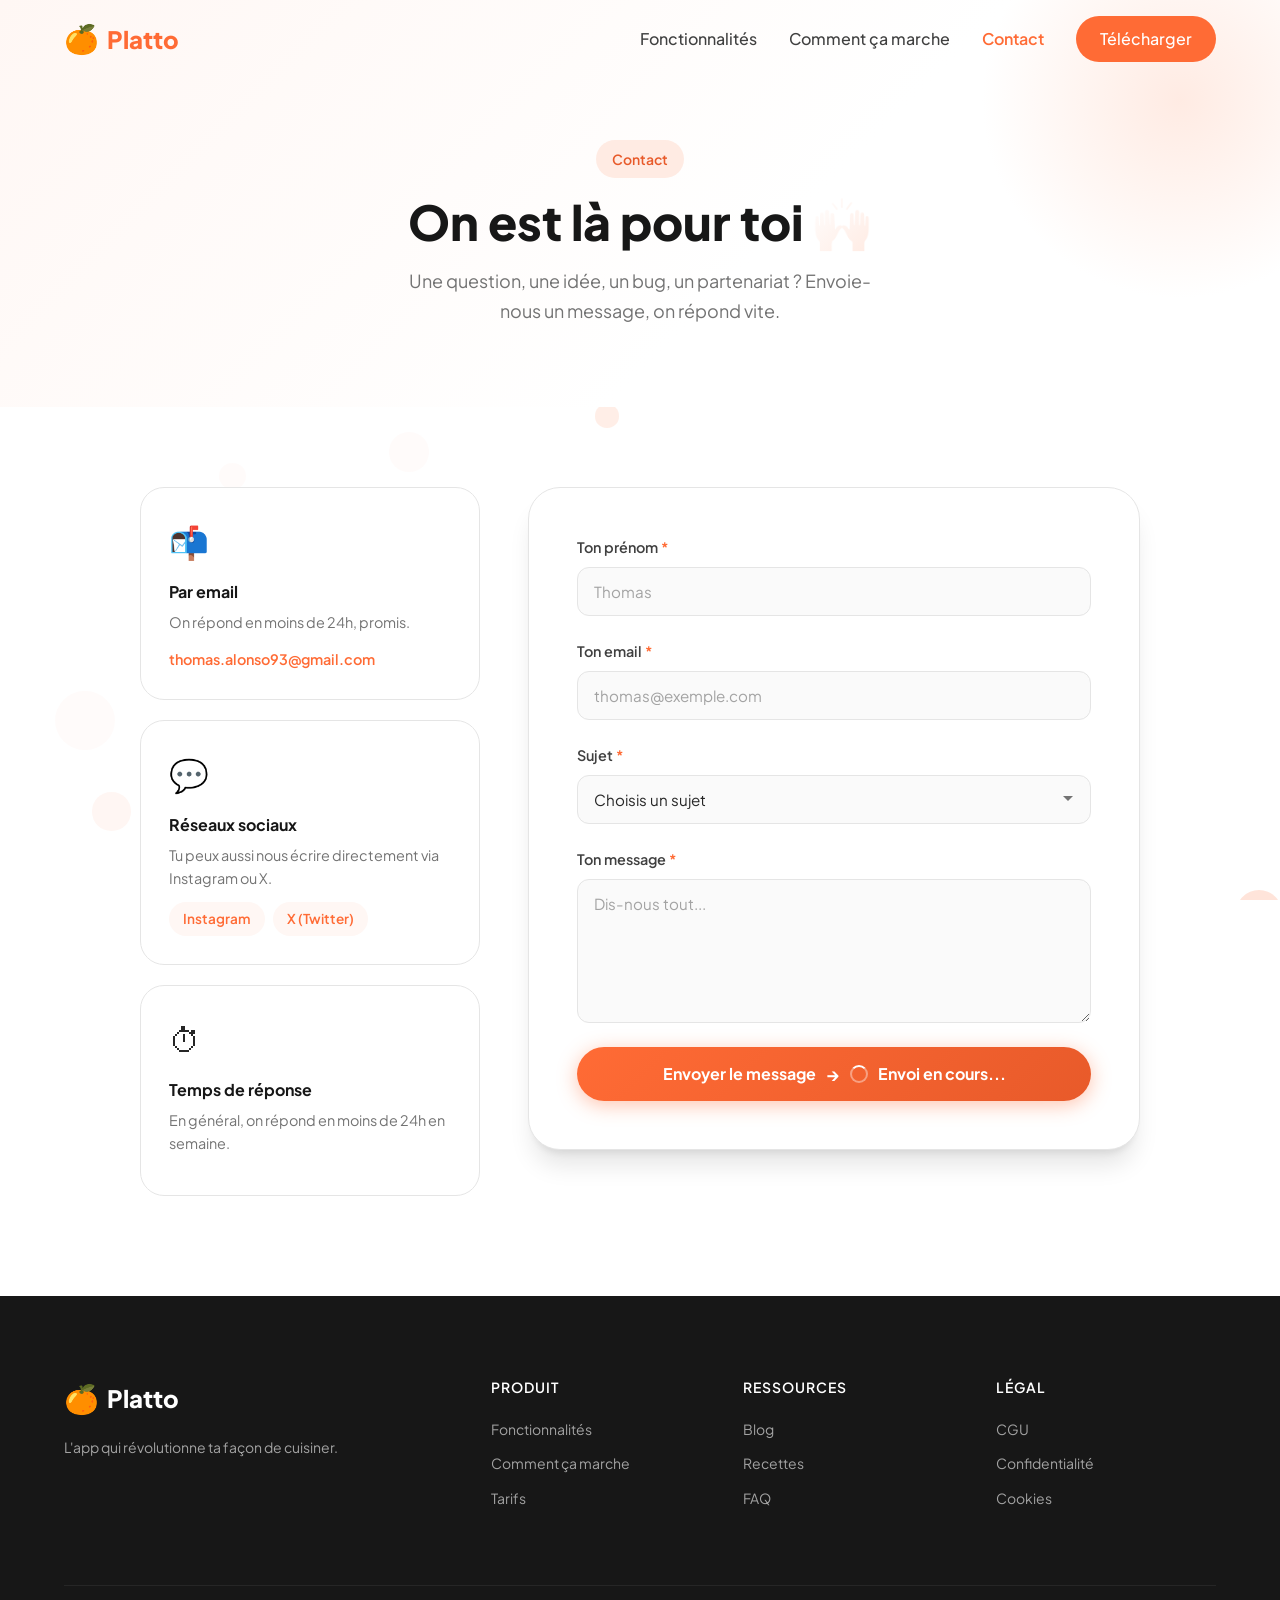
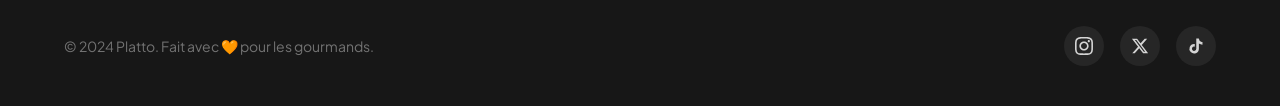
==== contact.html @ bb9f41b6 "feat: add contact page with email form - Add contact.html with a full contact form (name, email, sub" ====
<!DOCTYPE html>
<html lang="fr">
<head>
    <meta charset="UTF-8">
    <meta name="viewport" content="width=device-width, initial-scale=1.0">
    <meta name="description" content="Platto - Contactez notre équipe. Une question, une suggestion, un bug ? On est là.">
    <meta name="author" content="Platto">

    <title>Contact - Platto</title>

    <!-- Favicon -->
    <link rel="icon" type="image/svg+xml" href="assets/favicon.svg">

    <!-- Google Fonts -->
    <link rel="preconnect" href="https://fonts.googleapis.com">
    <link rel="preconnect" href="https://fonts.gstatic.com" crossorigin>
    <link href="https://fonts.googleapis.com/css2?family=Plus+Jakarta+Sans:wght@400;500;600;700;800&display=swap" rel="stylesheet">

    <!-- Styles -->
    <link rel="stylesheet" href="styles.css">
    <link rel="stylesheet" href="contact.css">
</head>
<body>
    <!-- Particules flottantes -->
    <div class="particles" id="particles"></div>

    <!-- Navigation -->
    <nav class="nav">
        <div class="nav-container">
            <a href="index.html" class="logo">
                <span class="logo-icon">🍊</span>
                <span class="logo-text">Platto</span>
            </a>
            <div class="nav-links">
                <a href="index.html#features">Fonctionnalités</a>
                <a href="index.html#how-it-works">Comment ça marche</a>
                <a href="contact.html" class="active">Contact</a>
                <a href="index.html#download" class="nav-cta">Télécharger</a>
            </div>
            <button class="mobile-menu-btn" id="mobileMenuBtn" aria-label="Menu">
                <span></span>
                <span></span>
                <span></span>
            </button>
        </div>
    </nav>

    <!-- Menu mobile -->
    <div class="mobile-menu" id="mobileMenu">
        <a href="index.html#features">Fonctionnalités</a>
        <a href="index.html#how-it-works">Comment ça marche</a>
        <a href="contact.html">Contact</a>
        <a href="index.html#download">Télécharger</a>
    </div>

    <!-- Contact Hero -->
    <section class="contact-hero">
        <div class="contact-hero-content">
            <span class="section-tag">Contact</span>
            <h1 class="contact-title">On est là pour toi <span class="gradient-text">🙌</span></h1>
            <p class="contact-subtitle">Une question, une idée, un bug, un partenariat ? Envoie-nous un message, on répond vite.</p>
        </div>
    </section>

    <!-- Contact Section -->
    <section class="contact-section">
        <div class="container">
            <div class="contact-grid">

                <!-- Infos -->
                <div class="contact-info">
                    <div class="contact-info-card" data-aos="fade-up">
                        <div class="contact-info-icon">📬</div>
                        <h3>Par email</h3>
                        <p>On répond en moins de 24h, promis.</p>
                        <a href="mailto:thomas.alonso93@gmail.com" class="contact-link">thomas.alonso93@gmail.com</a>
                    </div>
                    <div class="contact-info-card" data-aos="fade-up" data-aos-delay="100">
                        <div class="contact-info-icon">💬</div>
                        <h3>Réseaux sociaux</h3>
                        <p>Tu peux aussi nous écrire directement via Instagram ou X.</p>
                        <div class="contact-social">
                            <a href="#" class="contact-social-link">Instagram</a>
                            <a href="#" class="contact-social-link">X (Twitter)</a>
                        </div>
                    </div>
                    <div class="contact-info-card" data-aos="fade-up" data-aos-delay="200">
                        <div class="contact-info-icon">⏱</div>
                        <h3>Temps de réponse</h3>
                        <p>En général, on répond en moins de 24h en semaine.</p>
                    </div>
                </div>

                <!-- Formulaire -->
                <div class="contact-form-wrapper" data-aos="fade-left">
                    <form
                        id="contactForm"
                        class="contact-form"
                        action="https://formspree.io/f/YOUR_FORM_ID"
                        method="POST"
                    >
                        <!-- Champ honeypot anti-spam -->
                        <input type="text" name="_gotcha" style="display:none">

                        <div class="form-group">
                            <label for="name">Ton prénom <span class="required">*</span></label>
                            <input
                                type="text"
                                id="name"
                                name="name"
                                placeholder="Thomas"
                                required
                                autocomplete="given-name"
                            >
                        </div>

                        <div class="form-group">
                            <label for="email">Ton email <span class="required">*</span></label>
                            <input
                                type="email"
                                id="email"
                                name="email"
                                placeholder="thomas@exemple.com"
                                required
                                autocomplete="email"
                            >
                        </div>

                        <div class="form-group">
                            <label for="subject">Sujet <span class="required">*</span></label>
                            <select id="subject" name="subject" required>
                                <option value="" disabled selected>Choisis un sujet</option>
                                <option value="question">Une question générale</option>
                                <option value="bug">Signaler un bug</option>
                                <option value="suggestion">Suggérer une fonctionnalité</option>
                                <option value="partenariat">Partenariat / Collaboration</option>
                                <option value="presse">Presse / Médias</option>
                                <option value="autre">Autre</option>
                            </select>
                        </div>

                        <div class="form-group">
                            <label for="message">Ton message <span class="required">*</span></label>
                            <textarea
                                id="message"
                                name="message"
                                placeholder="Dis-nous tout..."
                                rows="6"
                                required
                            ></textarea>
                        </div>

                        <button type="submit" class="btn-submit" id="submitBtn">
                            <span class="btn-text">Envoyer le message</span>
                            <span class="btn-icon">→</span>
                            <span class="btn-loading" hidden>
                                <span class="spinner"></span>
                                Envoi en cours...
                            </span>
                        </button>
                    </form>

                    <!-- Message de succès -->
                    <div class="form-success" id="formSuccess" hidden>
                        <div class="success-icon">🎉</div>
                        <h3>Message envoyé !</h3>
                        <p>Merci, on a bien reçu ton message. On revient vers toi très vite.</p>
                        <button class="btn-reset" id="btnReset">Envoyer un autre message</button>
                    </div>

                    <!-- Message d'erreur -->
                    <div class="form-error" id="formError" hidden>
                        <div class="error-icon">⚠️</div>
                        <p>Oups, une erreur s'est produite. Réessaie ou écris-nous directement à <a href="mailto:thomas.alonso93@gmail.com">thomas.alonso93@gmail.com</a>.</p>
                    </div>
                </div>

            </div>
        </div>
    </section>

    <!-- Footer -->
    <footer class="footer">
        <div class="container">
            <div class="footer-content">
                <div class="footer-brand">
                    <a href="index.html" class="logo">
                        <span class="logo-icon">🍊</span>
                        <span class="logo-text">Platto</span>
                    </a>
                    <p>L'app qui révolutionne ta façon de cuisiner.</p>
                </div>
                <div class="footer-links">
                    <div class="footer-column">
                        <h4>Produit</h4>
                        <a href="index.html#features">Fonctionnalités</a>
                        <a href="index.html#how-it-works">Comment ça marche</a>
                        <a href="#">Tarifs</a>
                    </div>
                    <div class="footer-column">
                        <h4>Ressources</h4>
                        <a href="#">Blog</a>
                        <a href="#">Recettes</a>
                        <a href="#">FAQ</a>
                    </div>
                    <div class="footer-column">
                        <h4>Légal</h4>
                        <a href="#">CGU</a>
                        <a href="#">Confidentialité</a>
                        <a href="#">Cookies</a>
                    </div>
                </div>
            </div>
            <div class="footer-bottom">
                <p>&copy; 2024 Platto. Fait avec 🧡 pour les gourmands.</p>
                <div class="social-links">
                    <a href="#" aria-label="Instagram">
                        <svg viewBox="0 0 24 24" fill="currentColor"><path d="M12 2.163c3.204 0 3.584.012 4.85.07 3.252.148 4.771 1.691 4.919 4.919.058 1.265.069 1.645.069 4.849 0 3.205-.012 3.584-.069 4.849-.149 3.225-1.664 4.771-4.919 4.919-1.266.058-1.644.07-4.85.07-3.204 0-3.584-.012-4.849-.07-3.26-.149-4.771-1.699-4.919-4.92-.058-1.265-.07-1.644-.07-4.849 0-3.204.013-3.583.07-4.849.149-3.227 1.664-4.771 4.919-4.919 1.266-.057 1.645-.069 4.849-.069zm0-2.163c-3.259 0-3.667.014-4.947.072-4.358.2-6.78 2.618-6.98 6.98-.059 1.281-.073 1.689-.073 4.948 0 3.259.014 3.668.072 4.948.2 4.358 2.618 6.78 6.98 6.98 1.281.058 1.689.072 4.948.072 3.259 0 3.668-.014 4.948-.072 4.354-.2 6.782-2.618 6.979-6.98.059-1.28.073-1.689.073-4.948 0-3.259-.014-3.667-.072-4.947-.196-4.354-2.617-6.78-6.979-6.98-1.281-.059-1.69-.073-4.949-.073zm0 5.838c-3.403 0-6.162 2.759-6.162 6.162s2.759 6.163 6.162 6.163 6.162-2.759 6.162-6.163c0-3.403-2.759-6.162-6.162-6.162zm0 10.162c-2.209 0-4-1.79-4-4 0-2.209 1.791-4 4-4s4 1.791 4 4c0 2.21-1.791 4-4 4zm6.406-11.845c-.796 0-1.441.645-1.441 1.44s.645 1.44 1.441 1.44c.795 0 1.439-.645 1.439-1.44s-.644-1.44-1.439-1.44z"/></svg>
                    </a>
                    <a href="#" aria-label="Twitter">
                        <svg viewBox="0 0 24 24" fill="currentColor"><path d="M18.244 2.25h3.308l-7.227 8.26 8.502 11.24H16.17l-5.214-6.817L4.99 21.75H1.68l7.73-8.835L1.254 2.25H8.08l4.713 6.231zm-1.161 17.52h1.833L7.084 4.126H5.117z"/></svg>
                    </a>
                    <a href="#" aria-label="TikTok">
                        <svg viewBox="0 0 24 24" fill="currentColor"><path d="M19.59 6.69a4.83 4.83 0 0 1-3.77-4.25V2h-3.45v13.67a2.89 2.89 0 0 1-5.2 1.74 2.89 2.89 0 0 1 2.31-4.64 2.93 2.93 0 0 1 .88.13V9.4a6.84 6.84 0 0 0-1-.05A6.33 6.33 0 0 0 5 20.1a6.34 6.34 0 0 0 10.86-4.43v-7a8.16 8.16 0 0 0 4.77 1.52v-3.4a4.85 4.85 0 0 1-1-.1z"/></svg>
                    </a>
                </div>
            </div>
        </div>
    </footer>

    <script src="script.js"></script>
    <script src="contact.js"></script>
</body>
</html>
---- styles.css ----
/* ===================================
   PLATTO - Landing Page Styles
   Couleur principale: #FF6B35
   =================================== */

/* CSS Variables */
:root {
    --orange-50: #FFF7F4;
    --orange-100: #FFEBE3;
    --orange-200: #FFD4C4;
    --orange-300: #FFB599;
    --orange-400: #FF8F5E;
    --orange-500: #FF6B35;
    --orange-600: #E85A2A;
    --orange-700: #C44A22;
    --orange-800: #9E3B1B;
    --orange-900: #7A2F16;

    --gray-50: #FAFAFA;
    --gray-100: #F5F5F5;
    --gray-200: #E5E5E5;
    --gray-300: #D4D4D4;
    --gray-400: #A3A3A3;
    --gray-500: #737373;
    --gray-600: #525252;
    --gray-700: #404040;
    --gray-800: #262626;
    --gray-900: #171717;

    --white: #FFFFFF;
    --black: #000000;

    --font-family: 'Plus Jakarta Sans', -apple-system, BlinkMacSystemFont, 'Segoe UI', Roboto, sans-serif;

    --shadow-sm: 0 1px 2px 0 rgba(0, 0, 0, 0.05);
    --shadow-md: 0 4px 6px -1px rgba(0, 0, 0, 0.1), 0 2px 4px -2px rgba(0, 0, 0, 0.1);
    --shadow-lg: 0 10px 15px -3px rgba(0, 0, 0, 0.1), 0 4px 6px -4px rgba(0, 0, 0, 0.1);
    --shadow-xl: 0 20px 25px -5px rgba(0, 0, 0, 0.1), 0 8px 10px -6px rgba(0, 0, 0, 0.1);
    --shadow-2xl: 0 25px 50px -12px rgba(0, 0, 0, 0.25);

    --transition-fast: 150ms ease;
    --transition-base: 250ms ease;
    --transition-slow: 350ms ease;

    --radius-sm: 8px;
    --radius-md: 12px;
    --radius-lg: 16px;
    --radius-xl: 24px;
    --radius-2xl: 32px;
    --radius-full: 9999px;
}

/* Reset & Base */
*, *::before, *::after {
    box-sizing: border-box;
    margin: 0;
    padding: 0;
}

html {
    scroll-behavior: smooth;
    -webkit-font-smoothing: antialiased;
    -moz-osx-font-smoothing: grayscale;
}

body {
    font-family: var(--font-family);
    font-size: 16px;
    line-height: 1.6;
    color: var(--gray-800);
    background: var(--white);
    overflow-x: hidden;
}

a {
    color: inherit;
    text-decoration: none;
}

img {
    max-width: 100%;
    height: auto;
}

button {
    font-family: inherit;
    cursor: pointer;
    border: none;
    background: none;
}

/* Container */
.container {
    width: 100%;
    max-width: 1200px;
    margin: 0 auto;
    padding: 0 24px;
}

/* ===================================
   PARTICLES BACKGROUND
   =================================== */
.particles {
    position: fixed;
    top: 0;
    left: 0;
    width: 100%;
    height: 100%;
    pointer-events: none;
    z-index: 0;
    overflow: hidden;
}

.particle {
    position: absolute;
    border-radius: 50%;
    opacity: 0.6;
    animation: float 20s infinite ease-in-out;
}

@keyframes float {
    0%, 100% {
        transform: translateY(0) rotate(0deg);
    }
    25% {
        transform: translateY(-20px) rotate(90deg);
    }
    50% {
        transform: translateY(10px) rotate(180deg);
    }
    75% {
        transform: translateY(-15px) rotate(270deg);
    }
}

/* ===================================
   NAVIGATION
   =================================== */
.nav {
    position: fixed;
    top: 0;
    left: 0;
    right: 0;
    z-index: 1000;
    padding: 16px 0;
    transition: all var(--transition-base);
}

.nav.scrolled {
    background: rgba(255, 255, 255, 0.95);
    backdrop-filter: blur(20px);
    box-shadow: var(--shadow-md);
    padding: 12px 0;
}

.nav-container {
    display: flex;
    align-items: center;
    justify-content: space-between;
    max-width: 1200px;
    margin: 0 auto;
    padding: 0 24px;
}

.logo {
    display: flex;
    align-items: center;
    gap: 8px;
    font-weight: 800;
    font-size: 24px;
    color: var(--orange-500);
    z-index: 1001;
}

.logo-icon {
    font-size: 28px;
}

.nav-links {
    display: flex;
    align-items: center;
    gap: 32px;
}

.nav-links a {
    font-weight: 500;
    color: var(--gray-700);
    transition: color var(--transition-fast);
}

.nav-links a:hover {
    color: var(--orange-500);
}

.nav-cta {
    background: var(--orange-500);
    color: var(--white) !important;
    padding: 10px 24px;
    border-radius: var(--radius-full);
    font-weight: 600;
    transition: all var(--transition-fast);
}

.nav-cta:hover {
    background: var(--orange-600);
    transform: translateY(-2px);
    box-shadow: var(--shadow-lg);
}

/* Mobile Menu Button */
.mobile-menu-btn {
    display: none;
    flex-direction: column;
    gap: 5px;
    padding: 8px;
    z-index: 1001;
}

.mobile-menu-btn span {
    display: block;
    width: 24px;
    height: 2px;
    background: var(--gray-800);
    transition: all var(--transition-fast);
    border-radius: 2px;
}

.mobile-menu-btn.active span:nth-child(1) {
    transform: rotate(45deg) translate(5px, 5px);
}

.mobile-menu-btn.active span:nth-child(2) {
    opacity: 0;
}

.mobile-menu-btn.active span:nth-child(3) {
    transform: rotate(-45deg) translate(5px, -5px);
}

/* Mobile Menu */
.mobile-menu {
    display: none;
    position: fixed;
    top: 0;
    left: 0;
    right: 0;
    bottom: 0;
    background: var(--white);
    flex-direction: column;
    align-items: center;
    justify-content: center;
    gap: 32px;
    z-index: 999;
    opacity: 0;
    visibility: hidden;
    transition: all var(--transition-base);
}

.mobile-menu.active {
    opacity: 1;
    visibility: visible;
}

.mobile-menu a {
    font-size: 24px;
    font-weight: 600;
    color: var(--gray-800);
}

/* ===================================
   HERO SECTION
   =================================== */
.hero {
    min-height: 100vh;
    display: flex;
    align-items: center;
    padding: 120px 24px 80px;
    background: linear-gradient(135deg, var(--orange-500) 0%, var(--orange-600) 50%, var(--orange-700) 100%);
    position: relative;
    overflow: hidden;
}

.hero::before {
    content: '';
    position: absolute;
    top: -50%;
    right: -20%;
    width: 80%;
    height: 150%;
    background: radial-gradient(circle, rgba(255,255,255,0.1) 0%, transparent 70%);
    pointer-events: none;
}

.hero::after {
    content: '';
    position: absolute;
    bottom: 0;
    left: 0;
    right: 0;
    height: 200px;
    background: linear-gradient(to top, var(--white) 0%, transparent 100%);
    pointer-events: none;
}

.hero-content {
    max-width: 1200px;
    margin: 0 auto;
    display: grid;
    grid-template-columns: 1fr 1fr;
    gap: 60px;
    align-items: center;
    position: relative;
    z-index: 1;
    width: 100%;
}

.hero-badge {
    display: inline-flex;
    align-items: center;
    gap: 8px;
    background: rgba(255, 255, 255, 0.2);
    backdrop-filter: blur(10px);
    padding: 8px 16px;
    border-radius: var(--radius-full);
    font-size: 14px;
    font-weight: 500;
    color: var(--white);
    margin-bottom: 24px;
    animation: fadeInUp 0.6s ease forwards;
}

.badge-dot {
    width: 8px;
    height: 8px;
    background: #4ADE80;
    border-radius: 50%;
    animation: pulse 2s infinite;
}

@keyframes pulse {
    0%, 100% { opacity: 1; transform: scale(1); }
    50% { opacity: 0.5; transform: scale(1.2); }
}

.hero-title {
    font-size: clamp(40px, 6vw, 72px);
    font-weight: 800;
    line-height: 1.1;
    color: var(--white);
    margin-bottom: 24px;
    animation: fadeInUp 0.6s ease 0.1s forwards;
    opacity: 0;
}

.gradient-text {
    background: linear-gradient(135deg, var(--white) 0%, var(--orange-100) 100%);
    -webkit-background-clip: text;
    -webkit-text-fill-color: transparent;
    background-clip: text;
}

.hero-subtitle {
    font-size: 18px;
    line-height: 1.7;
    color: rgba(255, 255, 255, 0.9);
    margin-bottom: 32px;
    max-width: 500px;
    animation: fadeInUp 0.6s ease 0.2s forwards;
    opacity: 0;
}

.hero-cta {
    display: flex;
    gap: 16px;
    flex-wrap: wrap;
    margin-bottom: 48px;
    animation: fadeInUp 0.6s ease 0.3s forwards;
    opacity: 0;
}

/* Store Buttons */
.store-btn {
    display: flex;
    align-items: center;
    gap: 12px;
    padding: 14px 24px;
    border-radius: var(--radius-lg);
    font-weight: 500;
    transition: all var(--transition-fast);
}

.store-btn svg {
    width: 28px;
    height: 28px;
    flex-shrink: 0;
}

.store-text {
    display: flex;
    flex-direction: column;
    align-items: flex-start;
    line-height: 1.2;
}

.store-text span {
    font-size: 11px;
    opacity: 0.8;
}

.store-text strong {
    font-size: 16px;
    font-weight: 700;
}

.store-btn.app-store {
    background: var(--white);
    color: var(--gray-900);
}

.store-btn.app-store:hover {
    background: var(--gray-100);
    transform: translateY(-3px);
    box-shadow: var(--shadow-xl);
}

.store-btn.google-play {
    background: rgba(255, 255, 255, 0.15);
    color: var(--white);
    border: 2px solid rgba(255, 255, 255, 0.3);
}

.store-btn.google-play:hover {
    background: rgba(255, 255, 255, 0.25);
    transform: translateY(-3px);
    box-shadow: var(--shadow-xl);
}

.store-btn.large {
    padding: 18px 32px;
}

.store-btn.large svg {
    width: 32px;
    height: 32px;
}

.store-btn.large .store-text strong {
    font-size: 18px;
}

/* Hero Stats */
.hero-stats {
    display: flex;
    align-items: center;
    gap: 32px;
    animation: fadeInUp 0.6s ease 0.4s forwards;
    opacity: 0;
}

.stat {
    text-align: left;
}

.stat-number {
    display: block;
    font-size: 32px;
    font-weight: 800;
    color: var(--white);
}

.stat-number::after {
    content: '+';
}

.stat-label {
    font-size: 14px;
    color: rgba(255, 255, 255, 0.8);
}

.stat-divider {
    width: 1px;
    height: 40px;
    background: rgba(255, 255, 255, 0.3);
}

/* Hero Visual */
.hero-visual {
    position: relative;
    display: flex;
    justify-content: center;
    align-items: center;
    animation: fadeInRight 0.8s ease 0.3s forwards;
    opacity: 0;
}

@keyframes fadeInUp {
    from {
        opacity: 0;
        transform: translateY(30px);
    }
    to {
        opacity: 1;
        transform: translateY(0);
    }
}

@keyframes fadeInRight {
    from {
        opacity: 0;
        transform: translateX(50px);
    }
    to {
        opacity: 1;
        transform: translateX(0);
    }
}

/* Phone Mockup */
.phone-mockup {
    position: relative;
}

.phone-frame {
    width: 280px;
    height: 580px;
    background: var(--gray-900);
    border-radius: 40px;
    padding: 12px;
    box-shadow:
        0 50px 100px -20px rgba(0, 0, 0, 0.4),
        0 30px 60px -30px rgba(0, 0, 0, 0.4),
        inset 0 0 0 2px rgba(255, 255, 255, 0.1);
}

.phone-screen {
    width: 100%;
    height: 100%;
    background: var(--white);
    border-radius: 32px;
    overflow: hidden;
}

.app-preview {
    padding: 20px;
    height: 100%;
    background: linear-gradient(180deg, var(--orange-50) 0%, var(--white) 100%);
}

.app-header {
    margin-bottom: 20px;
}

.app-greeting {
    display: block;
    font-size: 14px;
    color: var(--gray-500);
    margin-bottom: 4px;
}

.app-title {
    display: block;
    font-size: 22px;
    font-weight: 700;
    color: var(--gray-900);
}

.app-search {
    display: flex;
    align-items: center;
    gap: 10px;
    background: var(--white);
    padding: 12px 16px;
    border-radius: var(--radius-lg);
    margin-bottom: 16px;
    box-shadow: var(--shadow-sm);
    font-size: 14px;
    color: var(--gray-400);
}

.app-categories {
    display: flex;
    gap: 8px;
    margin-bottom: 20px;
    overflow-x: auto;
}

.category {
    flex-shrink: 0;
    padding: 8px 14px;
    background: var(--white);
    border-radius: var(--radius-full);
    font-size: 13px;
    font-weight: 500;
    color: var(--gray-600);
    box-shadow: var(--shadow-sm);
}

.category.active {
    background: var(--orange-500);
    color: var(--white);
}

.recipe-card {
    display: flex;
    gap: 12px;
    background: var(--white);
    padding: 12px;
    border-radius: var(--radius-lg);
    margin-bottom: 12px;
    box-shadow: var(--shadow-md);
}

.recipe-image {
    width: 70px;
    height: 70px;
    background: linear-gradient(135deg, var(--orange-100) 0%, var(--orange-200) 100%);
    border-radius: var(--radius-md);
    display: flex;
    align-items: center;
    justify-content: center;
    font-size: 32px;
}

.recipe-info {
    flex: 1;
    display: flex;
    flex-direction: column;
    justify-content: center;
}

.recipe-title {
    font-size: 14px;
    font-weight: 600;
    color: var(--gray-900);
    margin-bottom: 4px;
}

.recipe-meta {
    font-size: 12px;
    color: var(--gray-500);
    margin-bottom: 4px;
}

.recipe-rating {
    font-size: 10px;
    letter-spacing: -2px;
}

/* Floating Cards */
.floating-card {
    position: absolute;
    background: var(--white);
    padding: 12px 16px;
    border-radius: var(--radius-lg);
    box-shadow: var(--shadow-xl);
    display: flex;
    align-items: center;
    gap: 12px;
    animation: floatCard 6s infinite ease-in-out;
}

.floating-card .card-emoji {
    font-size: 28px;
}

.floating-card .card-text {
    font-size: 12px;
    font-weight: 600;
    color: var(--gray-800);
    line-height: 1.3;
}

.card-1 {
    top: 5%;
    right: -20px;
    animation-delay: 0s;
}

.card-2 {
    bottom: 25%;
    left: -30px;
    animation-delay: 2s;
}

.card-3 {
    bottom: 5%;
    right: -10px;
    animation-delay: 4s;
}

@keyframes floatCard {
    0%, 100% { transform: translateY(0); }
    50% { transform: translateY(-15px); }
}

/* ===================================
   SECTIONS COMMON STYLES
   =================================== */
.section-header {
    text-align: center;
    margin-bottom: 64px;
}

.section-tag {
    display: inline-block;
    background: var(--orange-100);
    color: var(--orange-600);
    padding: 8px 16px;
    border-radius: var(--radius-full);
    font-size: 14px;
    font-weight: 600;
    margin-bottom: 16px;
}

.section-title {
    font-size: clamp(32px, 4vw, 48px);
    font-weight: 800;
    color: var(--gray-900);
    line-height: 1.2;
}

/* ===================================
   FEATURES SECTION
   =================================== */
.features {
    padding: 120px 24px;
    background: var(--white);
}

.features-grid {
    display: grid;
    grid-template-columns: repeat(3, 1fr);
    gap: 32px;
}

.feature-card {
    background: var(--gray-50);
    padding: 32px;
    border-radius: var(--radius-xl);
    transition: all var(--transition-base);
    border: 1px solid transparent;
}

.feature-card:hover {
    background: var(--white);
    border-color: var(--orange-200);
    transform: translateY(-8px);
    box-shadow: var(--shadow-xl);
}

.feature-icon {
    width: 64px;
    height: 64px;
    background: linear-gradient(135deg, var(--orange-100) 0%, var(--orange-200) 100%);
    border-radius: var(--radius-lg);
    display: flex;
    align-items: center;
    justify-content: center;
    font-size: 32px;
    margin-bottom: 20px;
}

.feature-card h3 {
    font-size: 20px;
    font-weight: 700;
    color: var(--gray-900);
    margin-bottom: 12px;
}

.feature-card p {
    font-size: 15px;
    color: var(--gray-600);
    line-height: 1.6;
}

/* ===================================
   HOW IT WORKS SECTION
   =================================== */
.how-it-works {
    padding: 120px 24px;
    background: linear-gradient(180deg, var(--gray-50) 0%, var(--white) 100%);
}

.steps {
    display: flex;
    flex-direction: column;
    gap: 48px;
    max-width: 900px;
    margin: 0 auto;
}

.step {
    display: grid;
    grid-template-columns: auto 1fr auto;
    gap: 32px;
    align-items: center;
    padding: 32px;
    background: var(--white);
    border-radius: var(--radius-xl);
    box-shadow: var(--shadow-md);
    transition: all var(--transition-base);
}

.step:hover {
    transform: translateX(10px);
    box-shadow: var(--shadow-xl);
}

.step-number {
    font-size: 64px;
    font-weight: 800;
    color: var(--orange-200);
    line-height: 1;
}

.step-content h3 {
    font-size: 22px;
    font-weight: 700;
    color: var(--gray-900);
    margin-bottom: 8px;
}

.step-content p {
    font-size: 15px;
    color: var(--gray-600);
}

.step-visual {
    width: 180px;
}

.mini-card {
    background: var(--orange-50);
    padding: 16px;
    border-radius: var(--radius-lg);
    display: flex;
    flex-direction: column;
    gap: 8px;
    font-size: 13px;
    font-weight: 500;
    color: var(--gray-700);
}

.mini-card.calendar .cal-row {
    display: flex;
    justify-content: space-between;
    align-items: center;
    padding: 6px 0;
    border-bottom: 1px solid var(--orange-100);
}

.mini-card.calendar .cal-row:last-child {
    border-bottom: none;
}

.cal-meal {
    font-size: 20px;
}

.mini-card.cooking {
    text-align: center;
}

.cooking-step {
    color: var(--orange-500);
    font-weight: 600;
    margin-bottom: 4px;
}

.cooking-instruction {
    font-size: 12px;
    color: var(--gray-600);
    margin-bottom: 8px;
}

.cooking-timer {
    display: inline-block;
    background: var(--orange-500);
    color: var(--white);
    padding: 6px 12px;
    border-radius: var(--radius-full);
    font-weight: 600;
}

/* ===================================
   TESTIMONIALS SECTION
   =================================== */
.testimonials {
    padding: 120px 24px;
    background: var(--white);
}

.testimonials-grid {
    display: grid;
    grid-template-columns: repeat(3, 1fr);
    gap: 32px;
}

.testimonial-card {
    background: var(--gray-50);
    padding: 32px;
    border-radius: var(--radius-xl);
    transition: all var(--transition-base);
}

.testimonial-card:hover {
    transform: translateY(-5px);
    box-shadow: var(--shadow-lg);
}

.testimonial-stars {
    font-size: 16px;
    letter-spacing: 2px;
    margin-bottom: 16px;
}

.testimonial-text {
    font-size: 16px;
    line-height: 1.7;
    color: var(--gray-700);
    margin-bottom: 24px;
}

.testimonial-author {
    display: flex;
    align-items: center;
    gap: 12px;
}

.author-avatar {
    width: 48px;
    height: 48px;
    background: linear-gradient(135deg, var(--orange-400) 0%, var(--orange-500) 100%);
    border-radius: 50%;
    display: flex;
    align-items: center;
    justify-content: center;
    font-weight: 700;
    color: var(--white);
    font-size: 14px;
}

.author-info {
    display: flex;
    flex-direction: column;
}

.author-name {
    font-weight: 600;
    color: var(--gray-900);
}

.author-title {
    font-size: 14px;
    color: var(--gray-500);
}

/* ===================================
   CTA SECTION
   =================================== */
.cta-section {
    padding: 120px 24px;
    background: linear-gradient(135deg, var(--orange-500) 0%, var(--orange-600) 100%);
    position: relative;
    overflow: hidden;
}

.cta-content {
    text-align: center;
    position: relative;
    z-index: 1;
}

.cta-title {
    font-size: clamp(36px, 5vw, 56px);
    font-weight: 800;
    color: var(--white);
    margin-bottom: 16px;
    line-height: 1.2;
}

.cta-subtitle {
    font-size: 18px;
    color: rgba(255, 255, 255, 0.9);
    margin-bottom: 40px;
}

.cta-buttons {
    display: flex;
    justify-content: center;
    gap: 16px;
    flex-wrap: wrap;
    margin-bottom: 24px;
}

.cta-note {
    font-size: 14px;
    color: rgba(255, 255, 255, 0.8);
}

.cta-shapes {
    position: absolute;
    top: 0;
    left: 0;
    right: 0;
    bottom: 0;
    pointer-events: none;
}

.shape {
    position: absolute;
    border-radius: 50%;
    background: rgba(255, 255, 255, 0.1);
}

.shape-1 {
    width: 400px;
    height: 400px;
    top: -200px;
    left: -100px;
}

.shape-2 {
    width: 300px;
    height: 300px;
    bottom: -150px;
    right: -50px;
}

.shape-3 {
    width: 200px;
    height: 200px;
    top: 50%;
    right: 20%;
    transform: translateY(-50%);
}

/* ===================================
   FOOTER
   =================================== */
.footer {
    padding: 80px 24px 40px;
    background: var(--gray-900);
    color: var(--gray-300);
}

.footer-content {
    display: grid;
    grid-template-columns: 1fr 2fr;
    gap: 64px;
    margin-bottom: 64px;
}

.footer-brand p {
    margin-top: 16px;
    font-size: 14px;
    color: var(--gray-400);
}

.footer-brand .logo {
    color: var(--white);
}

.footer-links {
    display: grid;
    grid-template-columns: repeat(3, 1fr);
    gap: 32px;
}

.footer-column h4 {
    font-size: 14px;
    font-weight: 600;
    color: var(--white);
    margin-bottom: 20px;
    text-transform: uppercase;
    letter-spacing: 1px;
}

.footer-column a {
    display: block;
    font-size: 14px;
    color: var(--gray-400);
    margin-bottom: 12px;
    transition: color var(--transition-fast);
}

.footer-column a:hover {
    color: var(--orange-400);
}

.footer-bottom {
    display: flex;
    justify-content: space-between;
    align-items: center;
    padding-top: 40px;
    border-top: 1px solid var(--gray-800);
}

.footer-bottom p {
    font-size: 14px;
    color: var(--gray-500);
}

.social-links {
    display: flex;
    gap: 16px;
}

.social-links a {
    width: 40px;
    height: 40px;
    background: var(--gray-800);
    border-radius: 50%;
    display: flex;
    align-items: center;
    justify-content: center;
    transition: all var(--transition-fast);
}

.social-links a:hover {
    background: var(--orange-500);
    transform: translateY(-3px);
}

.social-links svg {
    width: 18px;
    height: 18px;
    fill: var(--gray-300);
}

/* ===================================
   ANIMATIONS (AOS-like)
   =================================== */
[data-aos] {
    opacity: 0;
    transform: translateY(30px);
    transition: all 0.6s ease;
}

[data-aos].aos-animate {
    opacity: 1;
    transform: translateY(0);
}

[data-aos="fade-right"] {
    transform: translateX(-30px);
}

[data-aos="fade-right"].aos-animate {
    transform: translateX(0);
}

[data-aos="fade-left"] {
    transform: translateX(30px);
}

[data-aos="fade-left"].aos-animate {
    transform: translateX(0);
}

/* ===================================
   RESPONSIVE DESIGN
   =================================== */
@media (max-width: 1024px) {
    .hero-content {
        grid-template-columns: 1fr;
        text-align: center;
    }

    .hero-subtitle {
        margin: 0 auto 32px;
    }

    .hero-cta {
        justify-content: center;
    }

    .hero-stats {
        justify-content: center;
    }

    .hero-visual {
        display: none;
    }

    .features-grid {
        grid-template-columns: repeat(2, 1fr);
    }

    .testimonials-grid {
        grid-template-columns: repeat(2, 1fr);
    }

    .step {
        grid-template-columns: auto 1fr;
    }

    .step-visual {
        display: none;
    }
}

@media (max-width: 768px) {
    .nav-links {
        display: none;
    }

    .mobile-menu-btn {
        display: flex;
    }

    .mobile-menu {
        display: flex;
    }

    .hero {
        padding: 100px 24px 60px;
        min-height: auto;
    }

    .hero-stats {
        flex-wrap: wrap;
        gap: 20px;
    }

    .stat-divider {
        display: none;
    }

    .features-grid {
        grid-template-columns: 1fr;
    }

    .step {
        grid-template-columns: 1fr;
        text-align: center;
    }

    .step-number {
        font-size: 48px;
    }

    .testimonials-grid {
        grid-template-columns: 1fr;
    }

    .footer-content {
        grid-template-columns: 1fr;
        gap: 48px;
    }

    .footer-links {
        grid-template-columns: 1fr;
        gap: 32px;
    }

    .footer-bottom {
        flex-direction: column;
        gap: 20px;
        text-align: center;
    }

    .store-btn {
        width: 100%;
        justify-content: center;
    }

    .cta-buttons {
        flex-direction: column;
        align-items: center;
    }

    .cta-buttons .store-btn {
        max-width: 280px;
    }
}

@media (max-width: 480px) {
    .hero-title {
        font-size: 36px;
    }

    .hero-badge {
        font-size: 12px;
    }

    .section-title {
        font-size: 28px;
    }

    .feature-card {
        padding: 24px;
    }

    .testimonial-card {
        padding: 24px;
    }

    .cta-title {
        font-size: 32px;
    }
}

/* ===================================
   UTILITY CLASSES
   =================================== */
.visually-hidden {
    position: absolute;
    width: 1px;
    height: 1px;
    padding: 0;
    margin: -1px;
    overflow: hidden;
    clip: rect(0, 0, 0, 0);
    white-space: nowrap;
    border: 0;
}
---- contact.css ----
/* ===================================
   PLATTO - Contact Page Styles
   =================================== */

/* Active nav link */
.nav-links a.active {
    color: var(--orange-500);
    font-weight: 600;
}

/* ---- Contact Hero ---- */
.contact-hero {
    padding: 140px 24px 80px;
    text-align: center;
    background: linear-gradient(135deg, var(--orange-50) 0%, var(--white) 60%);
    position: relative;
    overflow: hidden;
}

.contact-hero::before {
    content: '';
    position: absolute;
    top: -100px;
    right: -100px;
    width: 400px;
    height: 400px;
    background: radial-gradient(circle, var(--orange-100) 0%, transparent 70%);
    border-radius: 50%;
    pointer-events: none;
}

.contact-hero-content {
    max-width: 620px;
    margin: 0 auto;
    position: relative;
    z-index: 1;
}

.contact-hero-content .section-tag {
    display: inline-block;
    margin-bottom: 16px;
}

.contact-title {
    font-size: clamp(2rem, 5vw, 3rem);
    font-weight: 800;
    color: var(--gray-900);
    line-height: 1.15;
    margin-bottom: 16px;
}

.contact-subtitle {
    font-size: 1.125rem;
    color: var(--gray-500);
    max-width: 480px;
    margin: 0 auto;
    line-height: 1.7;
}

/* ---- Contact Section ---- */
.contact-section {
    padding: 80px 24px 100px;
}

.contact-grid {
    display: grid;
    grid-template-columns: 340px 1fr;
    gap: 48px;
    align-items: start;
    max-width: 1000px;
    margin: 0 auto;
}

/* ---- Info Cards ---- */
.contact-info {
    display: flex;
    flex-direction: column;
    gap: 20px;
}

.contact-info-card {
    background: var(--white);
    border: 1px solid var(--gray-200);
    border-radius: var(--radius-xl);
    padding: 28px;
    transition: box-shadow var(--transition-base), transform var(--transition-base);
}

.contact-info-card:hover {
    box-shadow: var(--shadow-lg);
    transform: translateY(-2px);
}

.contact-info-icon {
    font-size: 2rem;
    margin-bottom: 12px;
}

.contact-info-card h3 {
    font-size: 1rem;
    font-weight: 700;
    color: var(--gray-900);
    margin-bottom: 6px;
}

.contact-info-card p {
    font-size: 0.9rem;
    color: var(--gray-500);
    line-height: 1.6;
    margin-bottom: 12px;
}

.contact-link {
    font-size: 0.9rem;
    font-weight: 600;
    color: var(--orange-500);
    word-break: break-all;
    transition: color var(--transition-fast);
}

.contact-link:hover {
    color: var(--orange-600);
    text-decoration: underline;
}

.contact-social {
    display: flex;
    flex-wrap: wrap;
    gap: 8px;
}

.contact-social-link {
    display: inline-block;
    font-size: 0.85rem;
    font-weight: 600;
    color: var(--orange-500);
    background: var(--orange-50);
    padding: 6px 14px;
    border-radius: var(--radius-full);
    transition: background var(--transition-fast), color var(--transition-fast);
}

.contact-social-link:hover {
    background: var(--orange-500);
    color: var(--white);
}

/* ---- Form ---- */
.contact-form-wrapper {
    background: var(--white);
    border: 1px solid var(--gray-200);
    border-radius: var(--radius-2xl);
    padding: 48px;
    box-shadow: var(--shadow-xl);
}

.contact-form {
    display: flex;
    flex-direction: column;
    gap: 24px;
}

.form-group {
    display: flex;
    flex-direction: column;
    gap: 8px;
}

.form-group label {
    font-size: 0.9rem;
    font-weight: 600;
    color: var(--gray-700);
}

.required {
    color: var(--orange-500);
}

.form-group input,
.form-group select,
.form-group textarea {
    width: 100%;
    padding: 14px 16px;
    font-family: var(--font-family);
    font-size: 0.95rem;
    color: var(--gray-800);
    background: var(--gray-50);
    border: 1.5px solid var(--gray-200);
    border-radius: var(--radius-md);
    outline: none;
    transition: border-color var(--transition-fast), box-shadow var(--transition-fast), background var(--transition-fast);
    appearance: none;
    -webkit-appearance: none;
}

.form-group select {
    background-image: url("data:image/svg+xml,%3Csvg xmlns='http://www.w3.org/2000/svg' width='12' height='8' viewBox='0 0 12 8'%3E%3Cpath fill='%23737373' d='M1 1l5 5 5-5'/%3E%3C/svg%3E");
    background-repeat: no-repeat;
    background-position: right 16px center;
    padding-right: 40px;
    cursor: pointer;
}

.form-group textarea {
    resize: vertical;
    min-height: 140px;
}

.form-group input::placeholder,
.form-group textarea::placeholder {
    color: var(--gray-400);
}

.form-group input:focus,
.form-group select:focus,
.form-group textarea:focus {
    border-color: var(--orange-400);
    background: var(--white);
    box-shadow: 0 0 0 4px rgba(255, 107, 53, 0.1);
}

.form-group input.error,
.form-group select.error,
.form-group textarea.error {
    border-color: #ef4444;
    box-shadow: 0 0 0 4px rgba(239, 68, 68, 0.1);
}

/* ---- Submit button ---- */
.btn-submit {
    display: flex;
    align-items: center;
    justify-content: center;
    gap: 10px;
    width: 100%;
    padding: 16px 32px;
    font-family: var(--font-family);
    font-size: 1rem;
    font-weight: 700;
    color: var(--white);
    background: linear-gradient(135deg, var(--orange-500), var(--orange-600));
    border: none;
    border-radius: var(--radius-full);
    cursor: pointer;
    transition: transform var(--transition-fast), box-shadow var(--transition-fast), opacity var(--transition-fast);
    box-shadow: 0 4px 20px rgba(255, 107, 53, 0.4);
}

.btn-submit:hover:not(:disabled) {
    transform: translateY(-2px);
    box-shadow: 0 8px 30px rgba(255, 107, 53, 0.5);
}

.btn-submit:active:not(:disabled) {
    transform: translateY(0);
}

.btn-submit:disabled {
    opacity: 0.7;
    cursor: not-allowed;
}

.btn-icon {
    font-size: 1.1rem;
    transition: transform var(--transition-fast);
}

.btn-submit:hover .btn-icon {
    transform: translateX(4px);
}

.btn-loading {
    display: flex;
    align-items: center;
    gap: 10px;
}

.spinner {
    width: 18px;
    height: 18px;
    border: 2px solid rgba(255, 255, 255, 0.4);
    border-top-color: var(--white);
    border-radius: 50%;
    animation: spin 0.7s linear infinite;
    flex-shrink: 0;
}

@keyframes spin {
    to { transform: rotate(360deg); }
}

/* ---- Success / Error messages ---- */
.form-success,
.form-error {
    text-align: center;
    padding: 40px 24px;
    animation: fadeInUp 0.4s ease;
}

.success-icon,
.error-icon {
    font-size: 3rem;
    margin-bottom: 16px;
}

.form-success h3 {
    font-size: 1.5rem;
    font-weight: 800;
    color: var(--gray-900);
    margin-bottom: 8px;
}

.form-success p,
.form-error p {
    font-size: 0.95rem;
    color: var(--gray-500);
    line-height: 1.7;
}

.form-error p a {
    color: var(--orange-500);
    font-weight: 600;
}

.form-error p a:hover {
    text-decoration: underline;
}

.btn-reset {
    margin-top: 24px;
    padding: 12px 28px;
    font-family: var(--font-family);
    font-size: 0.95rem;
    font-weight: 600;
    color: var(--orange-500);
    background: var(--orange-50);
    border: 1.5px solid var(--orange-200);
    border-radius: var(--radius-full);
    cursor: pointer;
    transition: background var(--transition-fast), color var(--transition-fast);
}

.btn-reset:hover {
    background: var(--orange-500);
    color: var(--white);
    border-color: var(--orange-500);
}

/* ---- Responsive ---- */
@media (max-width: 900px) {
    .contact-grid {
        grid-template-columns: 1fr;
    }

    .contact-info {
        flex-direction: row;
        flex-wrap: wrap;
    }

    .contact-info-card {
        flex: 1 1 200px;
    }
}

@media (max-width: 768px) {
    .contact-hero {
        padding: 120px 24px 60px;
    }

    .contact-form-wrapper {
        padding: 32px 24px;
    }

    .contact-info {
        flex-direction: column;
    }
}

@media (max-width: 480px) {
    .contact-form-wrapper {
        padding: 24px 16px;
    }
}
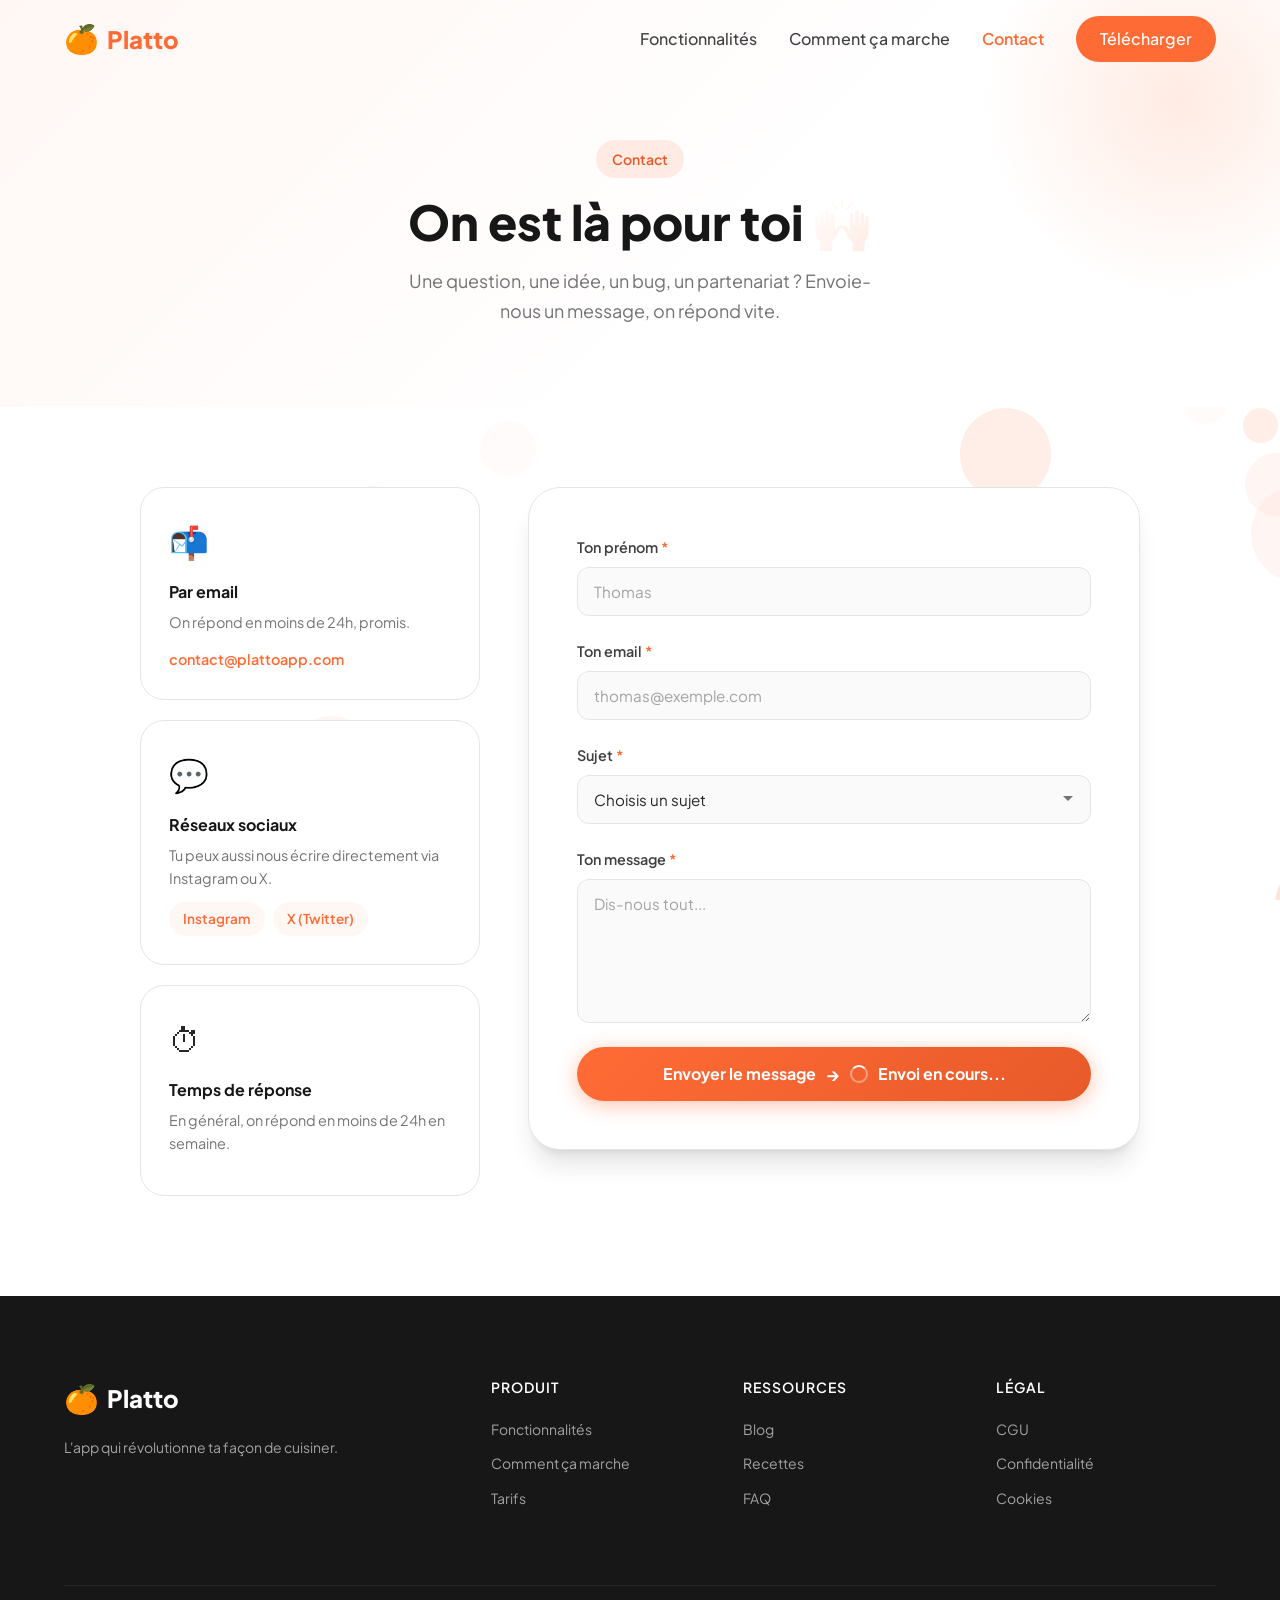
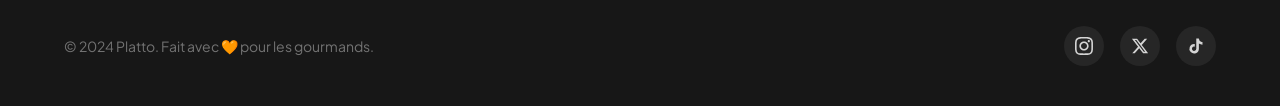
==== commit e4dc82de: "feat: refonte complète landing page orientée produit B2C - Refonte index.html avec 7 sections (hero," ====
--- a/contact.html
+++ b/contact.html
@@ -73,7 +73,7 @@
                         <div class="contact-info-icon">📬</div>
                         <h3>Par email</h3>
                         <p>On répond en moins de 24h, promis.</p>
-                        <a href="mailto:thomas.alonso93@gmail.com" class="contact-link">thomas.alonso93@gmail.com</a>
+                        <a href="mailto:contact@plattoapp.com" class="contact-link">contact@plattoapp.com</a>
                     </div>
                     <div class="contact-info-card" data-aos="fade-up" data-aos-delay="100">
                         <div class="contact-info-icon">💬</div>
@@ -171,7 +171,7 @@
                     <!-- Message d'erreur -->
                     <div class="form-error" id="formError" hidden>
                         <div class="error-icon">⚠️</div>
-                        <p>Oups, une erreur s'est produite. Réessaie ou écris-nous directement à <a href="mailto:thomas.alonso93@gmail.com">thomas.alonso93@gmail.com</a>.</p>
+                        <p>Oups, une erreur s'est produite. Réessaie ou écris-nous directement à <a href="mailto:contact@plattoapp.com">contact@plattoapp.com</a>.</p>
                     </div>
                 </div>
 
--- a/styles.css
+++ b/styles.css
@@ -1298,6 +1298,743 @@
 
     .cta-title {
         font-size: 32px;
+    }
+}
+
+/* ===================================
+   HERO — nouvelles classes
+   =================================== */
+.app-header {
+    display: flex;
+    flex-direction: column;
+    gap: 4px;
+    padding: 12px 14px 8px;
+    border-bottom: 1px solid var(--gray-100);
+}
+
+.app-greeting {
+    font-size: 13px;
+    font-weight: 700;
+    color: var(--gray-900);
+}
+
+.app-next {
+    font-size: 10px;
+    color: var(--gray-500);
+}
+
+.app-event-card {
+    display: flex;
+    align-items: center;
+    gap: 10px;
+    padding: 10px 14px;
+    border-bottom: 1px solid var(--gray-100);
+}
+
+.app-event-card.featured {
+    background: var(--orange-50);
+    border-radius: var(--radius-md);
+    margin: 8px 14px;
+    padding: 10px;
+    border-bottom: none;
+}
+
+.event-emoji {
+    font-size: 22px;
+    flex-shrink: 0;
+}
+
+.event-info {
+    display: flex;
+    flex-direction: column;
+    gap: 2px;
+    flex: 1;
+    min-width: 0;
+}
+
+.event-name {
+    font-size: 11px;
+    font-weight: 700;
+    color: var(--gray-900);
+    white-space: nowrap;
+    overflow: hidden;
+    text-overflow: ellipsis;
+}
+
+.event-meta {
+    font-size: 9px;
+    color: var(--gray-500);
+}
+
+.event-organizer {
+    font-size: 9px;
+    color: var(--gray-400);
+}
+
+.event-badge {
+    font-size: 8px;
+    font-weight: 600;
+    padding: 3px 7px;
+    border-radius: var(--radius-full);
+    white-space: nowrap;
+    flex-shrink: 0;
+}
+
+.event-badge.participate {
+    background: #dcfce7;
+    color: #16a34a;
+}
+
+.event-badge.pending {
+    background: var(--orange-100);
+    color: var(--orange-600);
+}
+
+.app-section-title {
+    font-size: 11px;
+    font-weight: 700;
+    color: var(--gray-900);
+    padding: 10px 14px 4px;
+}
+
+/* Social proof hero */
+.hero-social-proof {
+    display: flex;
+    align-items: center;
+    gap: 12px;
+    margin-top: 24px;
+}
+
+.avatars {
+    display: flex;
+}
+
+.avatar {
+    width: 32px;
+    height: 32px;
+    border-radius: 50%;
+    border: 2px solid white;
+    display: flex;
+    align-items: center;
+    justify-content: center;
+    font-size: 12px;
+    font-weight: 700;
+    color: white;
+    margin-left: -8px;
+}
+
+.avatars .avatar:first-child {
+    margin-left: 0;
+}
+
+.hero-social-proof p {
+    font-size: 14px;
+    color: var(--gray-500);
+    font-weight: 500;
+}
+
+/* ===================================
+   PROBLEM SECTION
+   =================================== */
+.problem-section {
+    padding: 100px 24px;
+    background: var(--gray-50);
+}
+
+.section-subtitle {
+    font-size: 1.1rem;
+    color: var(--gray-400);
+    margin-top: 8px;
+    font-style: italic;
+}
+
+.problem-grid {
+    display: grid;
+    grid-template-columns: repeat(4, 1fr);
+    gap: 20px;
+    margin: 48px 0;
+}
+
+.problem-card {
+    background: white;
+    border: 1px solid var(--gray-200);
+    border-radius: var(--radius-xl);
+    padding: 28px 24px;
+    text-align: center;
+    transition: box-shadow var(--transition-base), transform var(--transition-base);
+}
+
+.problem-card:hover {
+    box-shadow: var(--shadow-lg);
+    transform: translateY(-4px);
+}
+
+.problem-icon {
+    font-size: 2.2rem;
+    margin-bottom: 14px;
+}
+
+.problem-card p {
+    font-size: 0.9rem;
+    color: var(--gray-600);
+    line-height: 1.6;
+}
+
+.solution-bridge {
+    display: flex;
+    align-items: center;
+    gap: 32px;
+    margin-top: 60px;
+}
+
+.bridge-line {
+    flex: 1;
+    height: 1px;
+    background: linear-gradient(90deg, transparent, var(--orange-300), transparent);
+}
+
+.bridge-text {
+    text-align: center;
+    flex-shrink: 0;
+    max-width: 400px;
+}
+
+.bridge-label {
+    display: block;
+    font-size: 1.5rem;
+    font-weight: 800;
+    color: var(--orange-500);
+    margin-bottom: 8px;
+}
+
+.bridge-text p {
+    font-size: 0.95rem;
+    color: var(--gray-500);
+    line-height: 1.7;
+}
+
+/* ===================================
+   FEATURES V2 — Alternating rows
+   =================================== */
+.features-v2 {
+    padding: 100px 24px;
+    background: white;
+}
+
+.feature-row {
+    display: grid;
+    grid-template-columns: 1fr 1fr;
+    gap: 80px;
+    align-items: center;
+    margin-bottom: 100px;
+}
+
+.feature-row:last-child {
+    margin-bottom: 0;
+}
+
+.feature-row.reverse {
+    direction: rtl;
+}
+
+.feature-row.reverse > * {
+    direction: ltr;
+}
+
+.feature-row-tag {
+    display: inline-block;
+    font-size: 0.8rem;
+    font-weight: 700;
+    text-transform: uppercase;
+    letter-spacing: 0.08em;
+    color: var(--orange-500);
+    background: var(--orange-50);
+    padding: 6px 14px;
+    border-radius: var(--radius-full);
+    margin-bottom: 16px;
+}
+
+.feature-row-content h3 {
+    font-size: clamp(1.6rem, 3vw, 2rem);
+    font-weight: 800;
+    color: var(--gray-900);
+    line-height: 1.2;
+    margin-bottom: 16px;
+}
+
+.feature-row-content p {
+    font-size: 1rem;
+    color: var(--gray-500);
+    line-height: 1.8;
+    margin-bottom: 24px;
+}
+
+.feature-list {
+    list-style: none;
+    display: flex;
+    flex-direction: column;
+    gap: 10px;
+}
+
+.feature-list li {
+    font-size: 0.9rem;
+    color: var(--gray-600);
+    font-weight: 500;
+}
+
+.feature-row-visual {
+    display: flex;
+    justify-content: center;
+    align-items: center;
+}
+
+/* Mockup phone inline */
+.mockup-wrapper {
+    position: relative;
+}
+
+.mockup-phone {
+    width: 260px;
+    background: var(--gray-900);
+    border-radius: 36px;
+    padding: 12px;
+    box-shadow: 0 30px 60px rgba(0,0,0,0.2), 0 0 0 1px rgba(255,255,255,0.05);
+    margin: 0 auto;
+}
+
+.mockup-screen {
+    background: white;
+    border-radius: 26px;
+    overflow: hidden;
+    min-height: 440px;
+}
+
+/* Diet screen */
+.diet-screen {
+    padding: 20px 16px;
+}
+
+.diet-title {
+    font-size: 14px;
+    font-weight: 800;
+    color: var(--gray-900);
+    margin-bottom: 16px;
+}
+
+.diet-grid {
+    display: flex;
+    flex-wrap: wrap;
+    gap: 8px;
+    margin-bottom: 20px;
+}
+
+.diet-tag {
+    font-size: 11px;
+    font-weight: 600;
+    padding: 6px 12px;
+    border-radius: var(--radius-full);
+    background: var(--gray-100);
+    color: var(--gray-500);
+    border: 1.5px solid var(--gray-200);
+    cursor: default;
+    transition: all var(--transition-fast);
+}
+
+.diet-tag.active {
+    background: var(--orange-50);
+    color: var(--orange-600);
+    border-color: var(--orange-300);
+}
+
+.diet-section-title {
+    font-size: 12px;
+    font-weight: 700;
+    color: var(--gray-700);
+    margin-bottom: 10px;
+}
+
+.diet-dislikes {
+    display: flex;
+    flex-wrap: wrap;
+    gap: 8px;
+}
+
+.diet-dislikes span {
+    font-size: 11px;
+    padding: 5px 10px;
+    background: #fef2f2;
+    color: #dc2626;
+    border-radius: var(--radius-full);
+    border: 1.5px solid #fecaca;
+}
+
+/* AI screen */
+.ai-screen {
+    padding: 16px;
+    display: flex;
+    flex-direction: column;
+    gap: 12px;
+}
+
+.ai-prompt {
+    background: linear-gradient(135deg, var(--orange-50), var(--orange-100));
+    border-radius: var(--radius-lg);
+    padding: 12px 14px;
+    border: 1px solid var(--orange-200);
+}
+
+.ai-prompt-label {
+    font-size: 11px;
+    font-weight: 700;
+    color: var(--orange-700);
+}
+
+.ai-prompt-meta {
+    font-size: 10px;
+    color: var(--orange-500);
+    margin-top: 2px;
+}
+
+.ai-menu-item {
+    background: var(--gray-50);
+    border-radius: var(--radius-md);
+    padding: 12px 14px;
+    display: flex;
+    flex-direction: column;
+    gap: 3px;
+    border: 1px solid var(--gray-100);
+}
+
+.ai-course {
+    font-size: 9px;
+    font-weight: 700;
+    text-transform: uppercase;
+    letter-spacing: 0.06em;
+    color: var(--gray-400);
+}
+
+.ai-dish {
+    font-size: 11px;
+    font-weight: 700;
+    color: var(--gray-900);
+    line-height: 1.4;
+}
+
+.ai-tags {
+    font-size: 9px;
+    color: var(--gray-400);
+}
+
+/* Contrib screen */
+.contrib-screen {
+    padding: 16px;
+}
+
+.contrib-title {
+    font-size: 13px;
+    font-weight: 800;
+    color: var(--gray-900);
+    margin-bottom: 16px;
+}
+
+.contrib-item {
+    display: flex;
+    align-items: center;
+    gap: 10px;
+    padding: 10px 0;
+    border-bottom: 1px solid var(--gray-100);
+}
+
+.contrib-avatar {
+    width: 32px;
+    height: 32px;
+    border-radius: 50%;
+    display: flex;
+    align-items: center;
+    justify-content: center;
+    font-size: 12px;
+    font-weight: 700;
+    color: white;
+    flex-shrink: 0;
+}
+
+.contrib-detail {
+    flex: 1;
+    display: flex;
+    flex-direction: column;
+    gap: 2px;
+    min-width: 0;
+}
+
+.contrib-name {
+    font-size: 10px;
+    font-weight: 700;
+    color: var(--gray-800);
+}
+
+.contrib-item-text {
+    font-size: 10px;
+    color: var(--gray-500);
+}
+
+.contrib-check {
+    font-size: 14px;
+    flex-shrink: 0;
+}
+
+.pending-check {
+    opacity: 0.6;
+}
+
+/* Event screen */
+.event-screen {
+    display: flex;
+    flex-direction: column;
+}
+
+.event-cover {
+    background: linear-gradient(135deg, #2D1B69, #6B21A8);
+    height: 80px;
+    display: flex;
+    align-items: center;
+    justify-content: center;
+    font-size: 36px;
+}
+
+.event-screen-info {
+    padding: 14px 14px 10px;
+}
+
+.event-screen-badge {
+    display: inline-block;
+    font-size: 9px;
+    font-weight: 700;
+    background: var(--orange-100);
+    color: var(--orange-600);
+    padding: 3px 8px;
+    border-radius: var(--radius-full);
+    margin-bottom: 6px;
+}
+
+.event-screen-title {
+    font-size: 13px;
+    font-weight: 800;
+    color: var(--gray-900);
+    margin-bottom: 4px;
+}
+
+.event-screen-meta {
+    font-size: 9px;
+    color: var(--gray-500);
+    margin-bottom: 2px;
+}
+
+.event-tabs {
+    display: flex;
+    border-bottom: 1px solid var(--gray-200);
+    margin: 0 14px;
+}
+
+.event-tab {
+    font-size: 11px;
+    font-weight: 600;
+    padding: 8px 14px;
+    color: var(--gray-400);
+    cursor: default;
+}
+
+.event-tab.active {
+    color: var(--orange-500);
+    border-bottom: 2px solid var(--orange-500);
+}
+
+.event-guests {
+    padding: 8px 14px;
+    display: flex;
+    flex-direction: column;
+    gap: 8px;
+}
+
+.guest-row {
+    display: flex;
+    align-items: center;
+    gap: 8px;
+    font-size: 10px;
+    color: var(--gray-700);
+    font-weight: 500;
+}
+
+.guest-row span:nth-child(2) {
+    flex: 1;
+}
+
+/* ===================================
+   EMOTION SECTION
+   =================================== */
+.emotion-section {
+    padding: 100px 24px;
+    background: linear-gradient(135deg, var(--orange-500) 0%, var(--orange-700) 100%);
+    text-align: center;
+}
+
+.emotion-content {
+    max-width: 700px;
+    margin: 0 auto;
+}
+
+.emotion-title {
+    font-size: clamp(2rem, 5vw, 2.8rem);
+    font-weight: 800;
+    color: white;
+    line-height: 1.2;
+    margin-bottom: 20px;
+}
+
+.emotion-title .gradient-text {
+    background: linear-gradient(135deg, #fff5eb, #ffe0cc);
+    -webkit-background-clip: text;
+    -webkit-text-fill-color: transparent;
+    background-clip: text;
+}
+
+.emotion-text {
+    font-size: 1.1rem;
+    color: rgba(255,255,255,0.85);
+    line-height: 1.8;
+    margin-bottom: 48px;
+}
+
+.emotion-values {
+    display: flex;
+    justify-content: center;
+    gap: 40px;
+    flex-wrap: wrap;
+}
+
+.emotion-value {
+    display: flex;
+    flex-direction: column;
+    align-items: center;
+    gap: 10px;
+    color: white;
+    font-size: 0.95rem;
+    font-weight: 600;
+    max-width: 160px;
+    text-align: center;
+}
+
+.emotion-emoji {
+    font-size: 2rem;
+    background: rgba(255,255,255,0.15);
+    width: 60px;
+    height: 60px;
+    border-radius: 50%;
+    display: flex;
+    align-items: center;
+    justify-content: center;
+}
+
+/* ===================================
+   TRUST SECTION
+   =================================== */
+.trust-section {
+    padding: 80px 24px;
+    background: var(--gray-50);
+}
+
+.trust-grid {
+    display: grid;
+    grid-template-columns: repeat(4, 1fr);
+    gap: 24px;
+    max-width: 1100px;
+    margin: 0 auto;
+}
+
+.trust-item {
+    background: white;
+    border: 1px solid var(--gray-200);
+    border-radius: var(--radius-xl);
+    padding: 32px 24px;
+    text-align: center;
+    transition: box-shadow var(--transition-base), transform var(--transition-base);
+}
+
+.trust-item:hover {
+    box-shadow: var(--shadow-lg);
+    transform: translateY(-4px);
+}
+
+.trust-icon {
+    font-size: 2rem;
+    margin-bottom: 14px;
+}
+
+.trust-item h4 {
+    font-size: 0.95rem;
+    font-weight: 700;
+    color: var(--gray-900);
+    margin-bottom: 8px;
+}
+
+.trust-item p {
+    font-size: 0.85rem;
+    color: var(--gray-500);
+    line-height: 1.6;
+}
+
+/* ===================================
+   RESPONSIVE — nouvelles sections
+   =================================== */
+@media (max-width: 1024px) {
+    .problem-grid {
+        grid-template-columns: repeat(2, 1fr);
+    }
+
+    .feature-row {
+        grid-template-columns: 1fr;
+        gap: 48px;
+    }
+
+    .feature-row.reverse {
+        direction: ltr;
+    }
+
+    .trust-grid {
+        grid-template-columns: repeat(2, 1fr);
+    }
+
+    .mockup-phone {
+        width: 220px;
+    }
+}
+
+@media (max-width: 768px) {
+    .problem-grid {
+        grid-template-columns: 1fr;
+    }
+
+    .solution-bridge {
+        flex-direction: column;
+        gap: 20px;
+    }
+
+    .bridge-line {
+        width: 80px;
+        height: 1px;
+    }
+
+    .emotion-values {
+        flex-direction: column;
+        align-items: center;
+        gap: 24px;
+    }
+
+    .trust-grid {
+        grid-template-columns: 1fr;
+    }
+
+    .hero-social-proof {
+        justify-content: center;
     }
 }
 
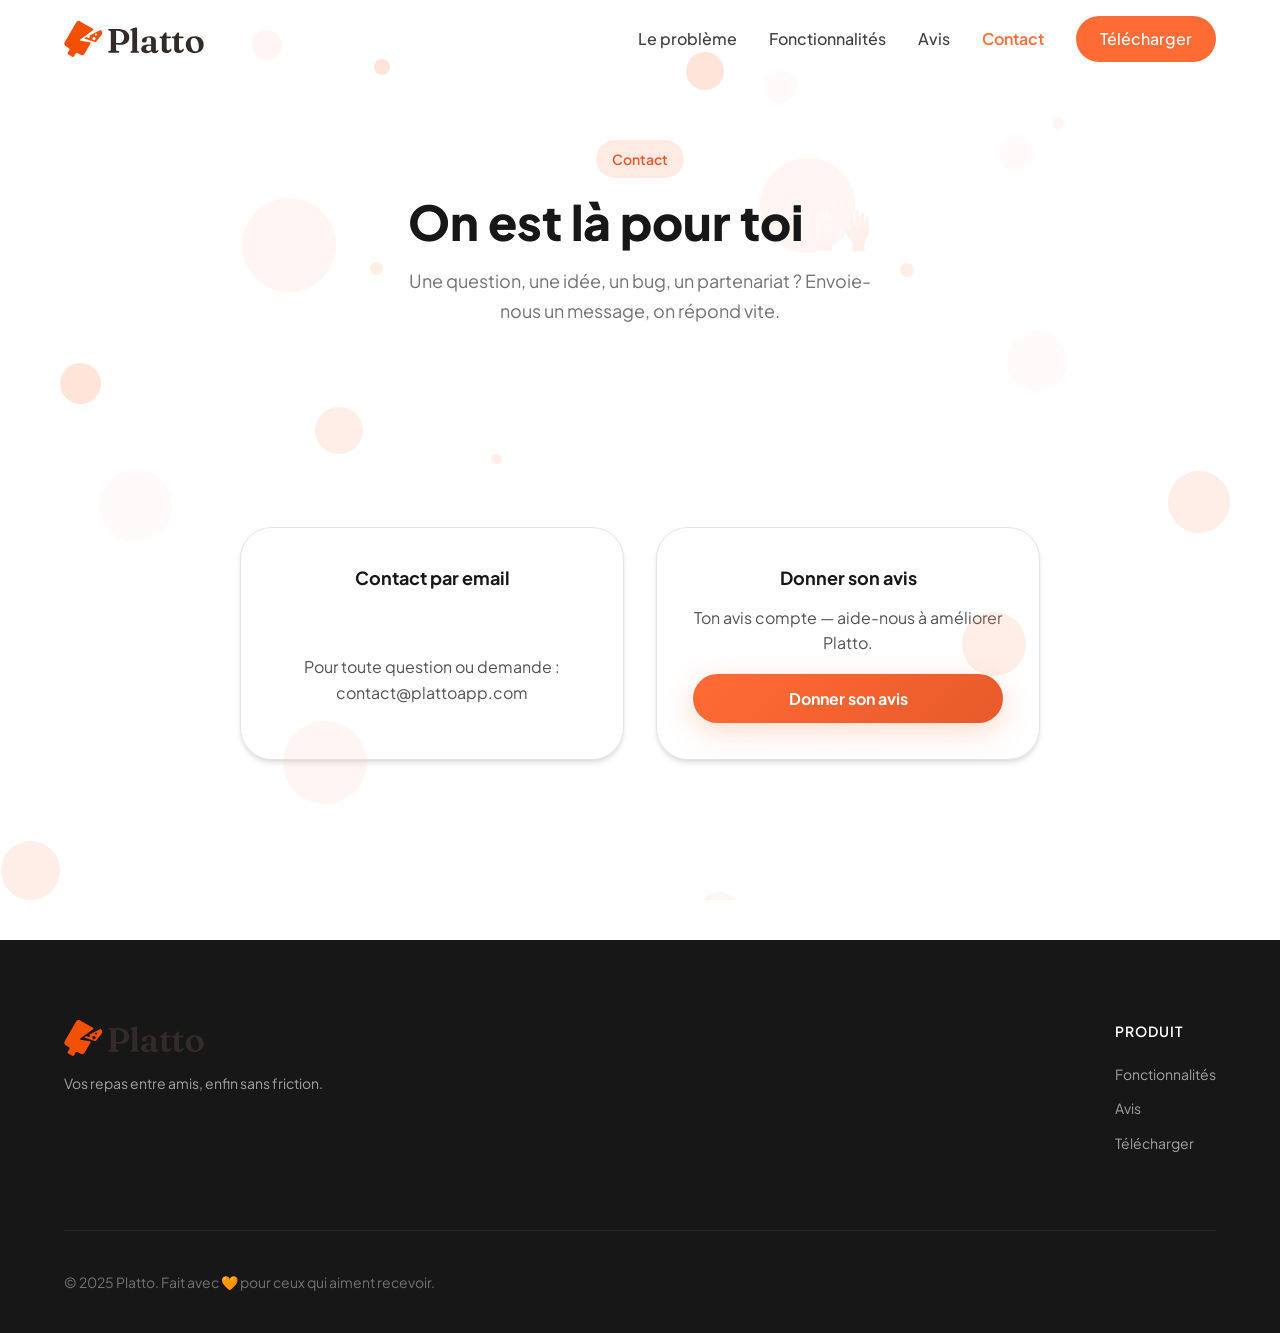
==== commit 08f1c9ab: "Correction et harmonisation de la page" ====
--- a/contact.html
+++ b/contact.html
@@ -28,14 +28,14 @@
     <nav class="nav">
         <div class="nav-container">
             <a href="index.html" class="logo">
-                <span class="logo-icon">🍊</span>
-                <span class="logo-text">Platto</span>
+                <img src="Logo_Platto.svg" alt="Platto logo" class="logo-img">
             </a>
             <div class="nav-links">
-                <a href="index.html#features">Fonctionnalités</a>
-                <a href="index.html#how-it-works">Comment ça marche</a>
+                <a href="#probleme">Le problème</a>
+                <a href="#fonctionnalites">Fonctionnalités</a>
+                <a href="#temoignages">Avis</a>
                 <a href="contact.html" class="active">Contact</a>
-                <a href="index.html#download" class="nav-cta">Télécharger</a>
+                <a href="#download" class="nav-cta">Télécharger</a>
             </div>
             <button class="mobile-menu-btn" id="mobileMenuBtn" aria-label="Menu">
                 <span></span>
@@ -47,10 +47,11 @@
 
     <!-- Menu mobile -->
     <div class="mobile-menu" id="mobileMenu">
-        <a href="index.html#features">Fonctionnalités</a>
-        <a href="index.html#how-it-works">Comment ça marche</a>
+        <a href="#probleme">Le problème</a>
+        <a href="#fonctionnalites">Fonctionnalités</a>
+        <a href="#temoignages">Avis</a>
         <a href="contact.html">Contact</a>
-        <a href="index.html#download">Télécharger</a>
+        <a href="#download">Télécharger</a>
     </div>
 
     <!-- Contact Hero -->
@@ -62,119 +63,19 @@
         </div>
     </section>
 
-    <!-- Contact Section -->
+    <!-- Contact Section (simplified) -->
     <section class="contact-section">
         <div class="container">
-            <div class="contact-grid">
-
-                <!-- Infos -->
-                <div class="contact-info">
-                    <div class="contact-info-card" data-aos="fade-up">
-                        <div class="contact-info-icon">📬</div>
-                        <h3>Par email</h3>
-                        <p>On répond en moins de 24h, promis.</p>
-                        <a href="mailto:contact@plattoapp.com" class="contact-link">contact@plattoapp.com</a>
-                    </div>
-                    <div class="contact-info-card" data-aos="fade-up" data-aos-delay="100">
-                        <div class="contact-info-icon">💬</div>
-                        <h3>Réseaux sociaux</h3>
-                        <p>Tu peux aussi nous écrire directement via Instagram ou X.</p>
-                        <div class="contact-social">
-                            <a href="#" class="contact-social-link">Instagram</a>
-                            <a href="#" class="contact-social-link">X (Twitter)</a>
-                        </div>
-                    </div>
-                    <div class="contact-info-card" data-aos="fade-up" data-aos-delay="200">
-                        <div class="contact-info-icon">⏱</div>
-                        <h3>Temps de réponse</h3>
-                        <p>En général, on répond en moins de 24h en semaine.</p>
-                    </div>
+            <div class="contact-simple">
+                <div class="contact-card">
+                    <h3>Contact par email</h3>
+                    <p>Pour toute question ou demande : <a href="mailto:contact@plattoapp.com">contact@plattoapp.com</a></p>
                 </div>
-
-                <!-- Formulaire -->
-                <div class="contact-form-wrapper" data-aos="fade-left">
-                    <form
-                        id="contactForm"
-                        class="contact-form"
-                        action="https://formspree.io/f/YOUR_FORM_ID"
-                        method="POST"
-                    >
-                        <!-- Champ honeypot anti-spam -->
-                        <input type="text" name="_gotcha" style="display:none">
-
-                        <div class="form-group">
-                            <label for="name">Ton prénom <span class="required">*</span></label>
-                            <input
-                                type="text"
-                                id="name"
-                                name="name"
-                                placeholder="Thomas"
-                                required
-                                autocomplete="given-name"
-                            >
-                        </div>
-
-                        <div class="form-group">
-                            <label for="email">Ton email <span class="required">*</span></label>
-                            <input
-                                type="email"
-                                id="email"
-                                name="email"
-                                placeholder="thomas@exemple.com"
-                                required
-                                autocomplete="email"
-                            >
-                        </div>
-
-                        <div class="form-group">
-                            <label for="subject">Sujet <span class="required">*</span></label>
-                            <select id="subject" name="subject" required>
-                                <option value="" disabled selected>Choisis un sujet</option>
-                                <option value="question">Une question générale</option>
-                                <option value="bug">Signaler un bug</option>
-                                <option value="suggestion">Suggérer une fonctionnalité</option>
-                                <option value="partenariat">Partenariat / Collaboration</option>
-                                <option value="presse">Presse / Médias</option>
-                                <option value="autre">Autre</option>
-                            </select>
-                        </div>
-
-                        <div class="form-group">
-                            <label for="message">Ton message <span class="required">*</span></label>
-                            <textarea
-                                id="message"
-                                name="message"
-                                placeholder="Dis-nous tout..."
-                                rows="6"
-                                required
-                            ></textarea>
-                        </div>
-
-                        <button type="submit" class="btn-submit" id="submitBtn">
-                            <span class="btn-text">Envoyer le message</span>
-                            <span class="btn-icon">→</span>
-                            <span class="btn-loading" hidden>
-                                <span class="spinner"></span>
-                                Envoi en cours...
-                            </span>
-                        </button>
-                    </form>
-
-                    <!-- Message de succès -->
-                    <div class="form-success" id="formSuccess" hidden>
-                        <div class="success-icon">🎉</div>
-                        <h3>Message envoyé !</h3>
-                        <p>Merci, on a bien reçu ton message. On revient vers toi très vite.</p>
-                        <button class="btn-reset" id="btnReset">Envoyer un autre message</button>
-                    </div>
-
-                    <!-- Message d'erreur -->
-                    <div class="form-error" id="formError" hidden>
-                        <div class="error-icon">⚠️</div>
-                        <p>Oups, une erreur s'est produite. Réessaie ou écris-nous directement à <a href="mailto:contact@plattoapp.com">contact@plattoapp.com</a>.</p>
-                    </div>
+                <div class="contact-card">
+                    <h3>Donner son avis</h3>
+                    <p>Ton avis compte — aide-nous à améliorer Platto.</p>
+                    <a href="https://tally.so/r/dW6bLr" class="store-btn web-app large" target="_blank" rel="noopener">Donner son avis</a>
                 </div>
-
             </div>
         </div>
     </section>
@@ -184,45 +85,24 @@
         <div class="container">
             <div class="footer-content">
                 <div class="footer-brand">
-                    <a href="index.html" class="logo">
-                        <span class="logo-icon">🍊</span>
-                        <span class="logo-text">Platto</span>
+                    <a href="#" class="logo">
+                        <img src="Logo_Platto.svg" alt="Platto logo" class="logo-img">
                     </a>
-                    <p>L'app qui révolutionne ta façon de cuisiner.</p>
+                    <p>Vos repas entre amis, enfin sans friction.</p>
                 </div>
                 <div class="footer-links">
                     <div class="footer-column">
                         <h4>Produit</h4>
-                        <a href="index.html#features">Fonctionnalités</a>
-                        <a href="index.html#how-it-works">Comment ça marche</a>
-                        <a href="#">Tarifs</a>
-                    </div>
-                    <div class="footer-column">
-                        <h4>Ressources</h4>
-                        <a href="#">Blog</a>
-                        <a href="#">Recettes</a>
-                        <a href="#">FAQ</a>
-                    </div>
-                    <div class="footer-column">
-                        <h4>Légal</h4>
-                        <a href="#">CGU</a>
-                        <a href="#">Confidentialité</a>
-                        <a href="#">Cookies</a>
+                        <a href="#fonctionnalites">Fonctionnalités</a>
+                        <a href="#temoignages">Avis</a>
+                        <a href="#download">Télécharger</a>
                     </div>
                 </div>
             </div>
             <div class="footer-bottom">
-                <p>&copy; 2024 Platto. Fait avec 🧡 pour les gourmands.</p>
+                <p>&copy; 2025 Platto. Fait avec 🧡 pour ceux qui aiment recevoir.</p>
                 <div class="social-links">
-                    <a href="#" aria-label="Instagram">
-                        <svg viewBox="0 0 24 24" fill="currentColor"><path d="M12 2.163c3.204 0 3.584.012 4.85.07 3.252.148 4.771 1.691 4.919 4.919.058 1.265.069 1.645.069 4.849 0 3.205-.012 3.584-.069 4.849-.149 3.225-1.664 4.771-4.919 4.919-1.266.058-1.644.07-4.85.07-3.204 0-3.584-.012-4.849-.07-3.26-.149-4.771-1.699-4.919-4.92-.058-1.265-.07-1.644-.07-4.849 0-3.204.013-3.583.07-4.849.149-3.227 1.664-4.771 4.919-4.919 1.266-.057 1.645-.069 4.849-.069zm0-2.163c-3.259 0-3.667.014-4.947.072-4.358.2-6.78 2.618-6.98 6.98-.059 1.281-.073 1.689-.073 4.948 0 3.259.014 3.668.072 4.948.2 4.358 2.618 6.78 6.98 6.98 1.281.058 1.689.072 4.948.072 3.259 0 3.668-.014 4.948-.072 4.354-.2 6.782-2.618 6.979-6.98.059-1.28.073-1.689.073-4.948 0-3.259-.014-3.667-.072-4.947-.196-4.354-2.617-6.78-6.979-6.98-1.281-.059-1.69-.073-4.949-.073zm0 5.838c-3.403 0-6.162 2.759-6.162 6.162s2.759 6.163 6.162 6.163 6.162-2.759 6.162-6.163c0-3.403-2.759-6.162-6.162-6.162zm0 10.162c-2.209 0-4-1.79-4-4 0-2.209 1.791-4 4-4s4 1.791 4 4c0 2.21-1.791 4-4 4zm6.406-11.845c-.796 0-1.441.645-1.441 1.44s.645 1.44 1.441 1.44c.795 0 1.439-.645 1.439-1.44s-.644-1.44-1.439-1.44z"/></svg>
-                    </a>
-                    <a href="#" aria-label="Twitter">
-                        <svg viewBox="0 0 24 24" fill="currentColor"><path d="M18.244 2.25h3.308l-7.227 8.26 8.502 11.24H16.17l-5.214-6.817L4.99 21.75H1.68l7.73-8.835L1.254 2.25H8.08l4.713 6.231zm-1.161 17.52h1.833L7.084 4.126H5.117z"/></svg>
-                    </a>
-                    <a href="#" aria-label="TikTok">
-                        <svg viewBox="0 0 24 24" fill="currentColor"><path d="M19.59 6.69a4.83 4.83 0 0 1-3.77-4.25V2h-3.45v13.67a2.89 2.89 0 0 1-5.2 1.74 2.89 2.89 0 0 1 2.31-4.64 2.93 2.93 0 0 1 .88.13V9.4a6.84 6.84 0 0 0-1-.05A6.33 6.33 0 0 0 5 20.1a6.34 6.34 0 0 0 10.86-4.43v-7a8.16 8.16 0 0 0 4.77 1.52v-3.4a4.85 4.85 0 0 1-1-.1z"/></svg>
-                    </a>
+                    <!-- Social links removed per request -->
                 </div>
             </div>
         </div>
--- a/styles.css
+++ b/styles.css
@@ -172,6 +172,24 @@
     z-index: 1001;
 }
 
+/* Logo image sizing to ensure visibility */
+.logo-img {
+    display: block;
+    height: 36px;
+    width: auto;
+    object-fit: contain;
+}
+
+/* Mockup images inside phone screens */
+.mockup-img {
+    display: block;
+    width: 100%;
+    max-width: 320px;
+    height: auto;
+    border-radius: 18px;
+    box-shadow: var(--shadow-md);
+}
+
 .logo-icon {
     font-size: 28px;
 }
@@ -435,6 +453,19 @@
     box-shadow: var(--shadow-xl);
 }
 
+/* Web app button: semi-transparent and consistent hover */
+.store-btn.web-app {
+    background: rgba(255, 255, 255, 0.12);
+    color: var(--white);
+    border: 2px solid rgba(255,255,255,0.2);
+}
+
+.store-btn.web-app:hover {
+    background: rgba(255, 255, 255, 0.25);
+    transform: translateY(-3px);
+    box-shadow: var(--shadow-xl);
+}
+
 .store-btn.large {
     padding: 18px 32px;
 }
@@ -1063,8 +1094,9 @@
 
 .footer-links {
     display: grid;
-    grid-template-columns: repeat(3, 1fr);
+    grid-template-columns: 1fr;
     gap: 32px;
+    justify-items: end;
 }
 
 .footer-column h4 {
@@ -1252,6 +1284,7 @@
     .footer-links {
         grid-template-columns: 1fr;
         gap: 32px;
+        justify-items: end;
     }
 
     .footer-bottom {
--- a/contact.css
+++ b/contact.css
@@ -12,7 +12,7 @@
 .contact-hero {
     padding: 140px 24px 80px;
     text-align: center;
-    background: linear-gradient(135deg, var(--orange-50) 0%, var(--white) 60%);
+    background: transparent;
     position: relative;
     overflow: hidden;
 }
@@ -24,7 +24,7 @@
     right: -100px;
     width: 400px;
     height: 400px;
-    background: radial-gradient(circle, var(--orange-100) 0%, transparent 70%);
+    background: transparent;
     border-radius: 50%;
     pointer-events: none;
 }
@@ -34,6 +34,11 @@
     margin: 0 auto;
     position: relative;
     z-index: 1;
+}
+
+/* Make the hero 'window' transparent so background shows through */
+.contact-hero-content {
+    background: transparent;
 }
 
 .contact-hero-content .section-tag {
@@ -381,3 +386,73 @@
         padding: 24px 16px;
     }
 }
+
+/* ---- Simplified contact layout ---- */
+.contact-simple {
+    display: grid;
+    grid-template-columns: 1fr 1fr;
+    gap: 32px;
+    max-width: 800px;
+    margin: 40px auto 80px;
+    align-items: stretch;
+}
+
+.contact-card {
+    background: var(--white);
+    border: 1px solid var(--gray-200);
+    border-radius: var(--radius-2xl);
+    padding: 36px;
+    text-align: center;
+    box-shadow: var(--shadow-md);
+    display: flex;
+    flex-direction: column;
+    justify-content: space-between;
+    height: 100%;
+    min-height: 220px;
+}
+
+.contact-card h3 {
+    margin-bottom: 12px;
+    font-size: 1.125rem;
+    font-weight: 700;
+    color: var(--gray-900);
+}
+
+.contact-card p {
+    color: var(--gray-600);
+    margin-bottom: 18px;
+}
+
+@media (max-width: 900px) {
+    .contact-simple {
+        grid-template-columns: 1fr;
+    }
+}
+
+/* ---- Feedback button (Tally) - match brand CTA ---- */
+.contact-card .store-btn {
+    display: inline-flex;
+    align-items: center;
+    justify-content: center;
+    gap: 10px;
+    padding: 12px 22px;
+    border-radius: var(--radius-full);
+    background: linear-gradient(135deg, var(--orange-500), var(--orange-600));
+    color: var(--white);
+    border: none;
+    box-shadow: 0 8px 30px rgba(255, 107, 53, 0.25);
+    font-weight: 700;
+    text-decoration: none;
+    transition: transform var(--transition-fast), box-shadow var(--transition-fast), opacity var(--transition-fast);
+}
+
+.contact-card .store-btn:hover {
+    background: linear-gradient(135deg, var(--orange-600), var(--orange-700));
+    transform: translateY(-3px) scale(1.02);
+    box-shadow: 0 14px 48px rgba(255, 107, 53, 0.42);
+    opacity: 1;
+}
+
+.contact-card .store-btn:active {
+    transform: translateY(0);
+}
